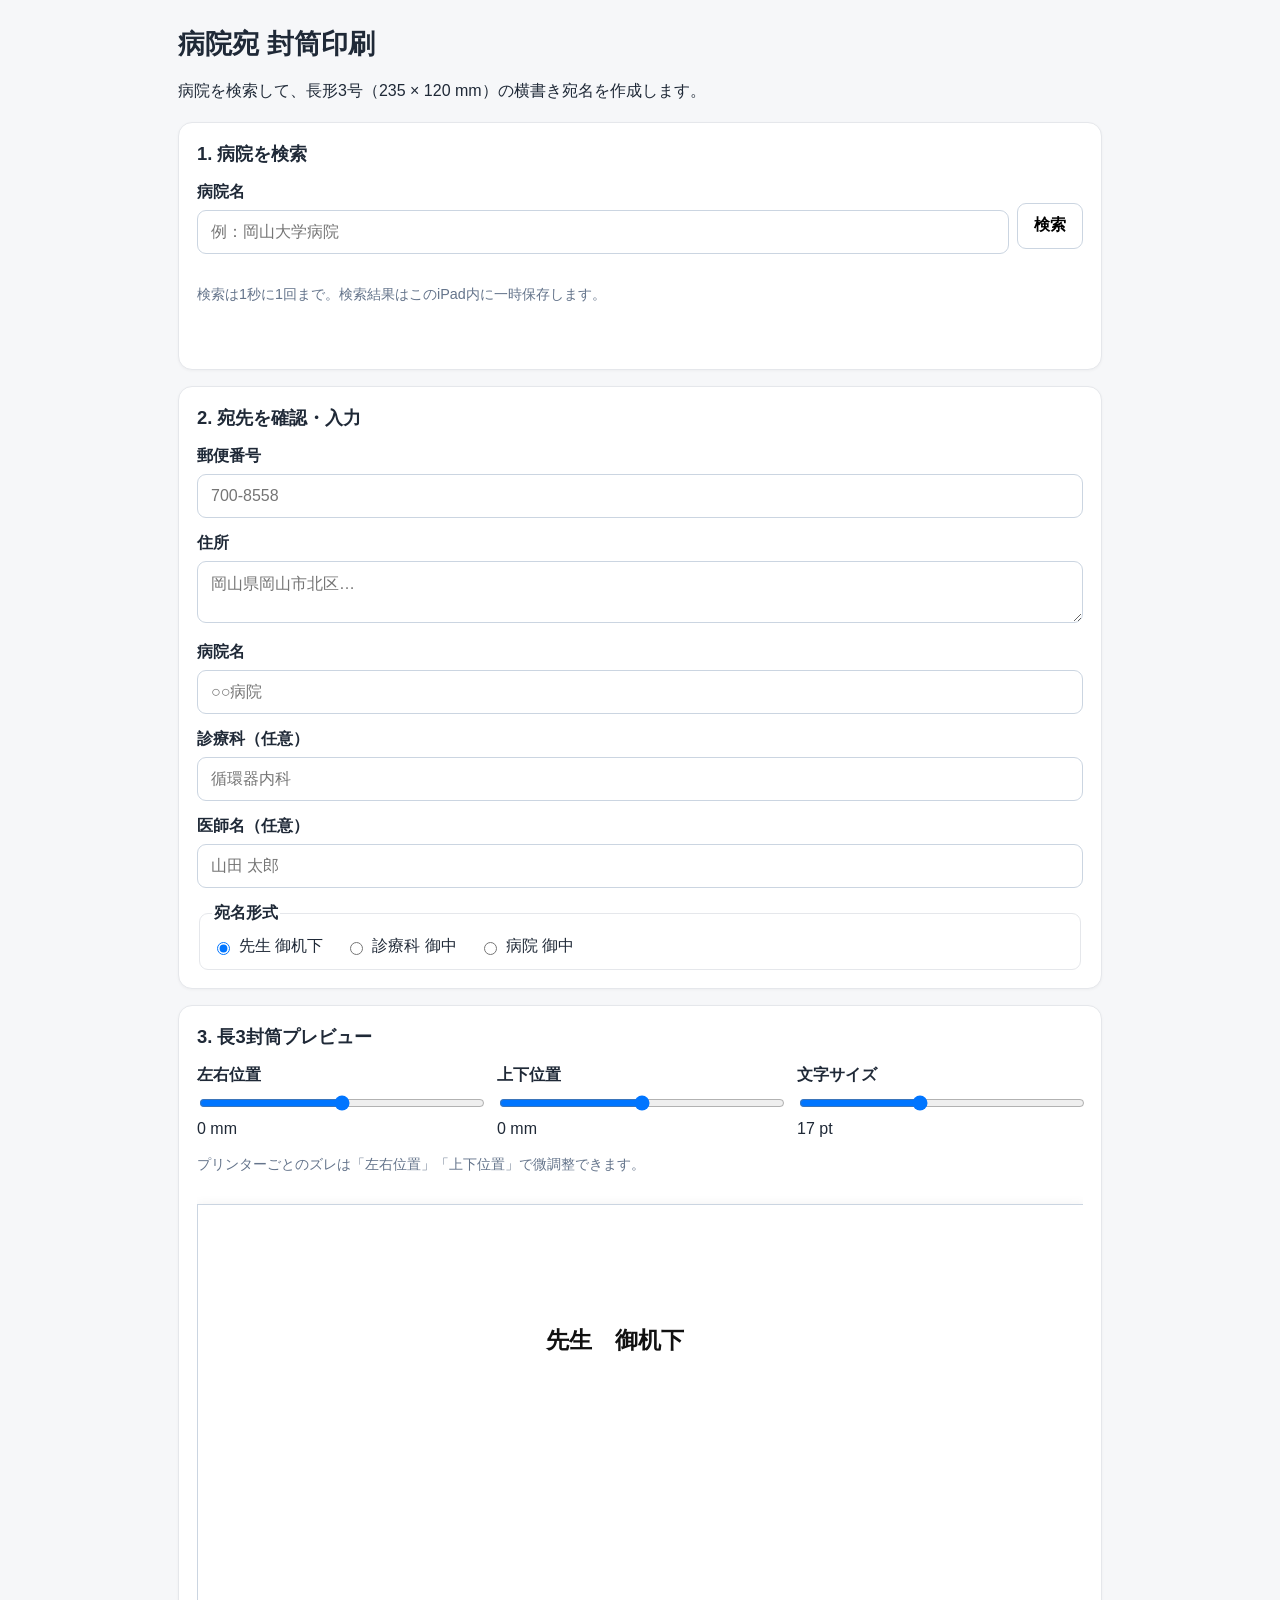
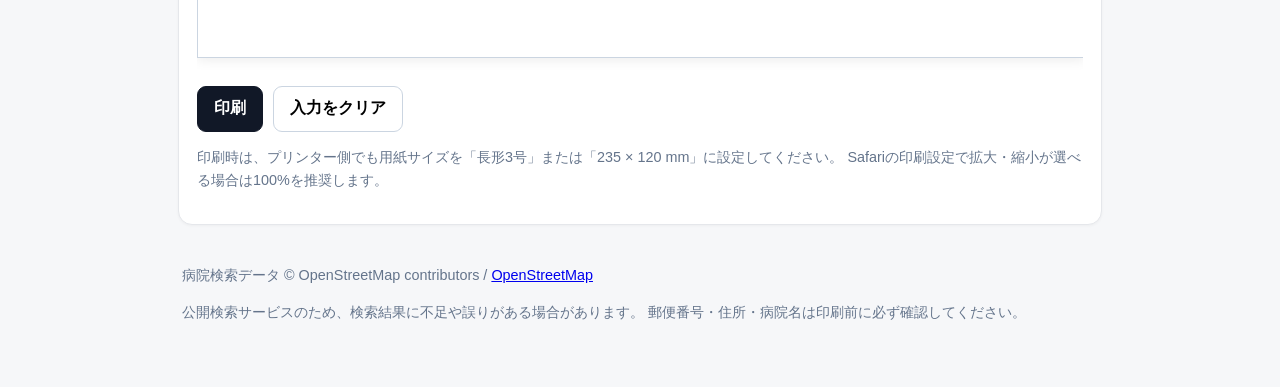
==== index.html @ b7384f40 "Add files via upload" ====
<!doctype html>
<html lang="ja">
<head>
  <meta charset="utf-8">
  <meta name="viewport" content="width=device-width, initial-scale=1, viewport-fit=cover">
  <meta name="theme-color" content="#ffffff">
  <title>病院宛 封筒印刷</title>
  <link rel="stylesheet" href="style.css">
</head>
<body>
  <main class="app">
    <header>
      <h1>病院宛 封筒印刷</h1>
      <p>病院を検索して、長形3号（235 × 120 mm）の横書き宛名を作成します。</p>
    </header>

    <section class="card">
      <h2>1. 病院を検索</h2>
      <label for="hospitalQuery">病院名</label>
      <div class="search-row">
        <input id="hospitalQuery" type="search" autocomplete="off"
               placeholder="例：岡山大学病院">
        <button id="searchBtn" type="button">検索</button>
      </div>
      <p class="hint">検索は1秒に1回まで。検索結果はこのiPad内に一時保存します。</p>
      <div id="status" class="status" aria-live="polite"></div>
      <div id="results" class="results" role="list"></div>
    </section>

    <section class="card">
      <h2>2. 宛先を確認・入力</h2>

      <label for="postal">郵便番号</label>
      <input id="postal" type="text" inputmode="numeric" placeholder="700-8558">

      <label for="address">住所</label>
      <textarea id="address" rows="2" placeholder="岡山県岡山市北区…"></textarea>

      <label for="hospitalName">病院名</label>
      <input id="hospitalName" type="text" placeholder="○○病院">

      <label for="department">診療科（任意）</label>
      <input id="department" type="text" placeholder="循環器内科">

      <label for="doctor">医師名（任意）</label>
      <input id="doctor" type="text" placeholder="山田 太郎">

      <fieldset>
        <legend>宛名形式</legend>
        <label class="radio"><input type="radio" name="recipientType" value="doctor" checked> 先生 御机下</label>
        <label class="radio"><input type="radio" name="recipientType" value="department"> 診療科 御中</label>
        <label class="radio"><input type="radio" name="recipientType" value="hospital"> 病院 御中</label>
      </fieldset>
    </section>

    <section class="card controls-card">
      <h2>3. 長3封筒プレビュー</h2>
      <div class="adjust-grid">
        <div>
          <label for="offsetX">左右位置</label>
          <input id="offsetX" type="range" min="-25" max="25" step="1" value="0">
          <span id="offsetXValue">0 mm</span>
        </div>
        <div>
          <label for="offsetY">上下位置</label>
          <input id="offsetY" type="range" min="-20" max="20" step="1" value="0">
          <span id="offsetYValue">0 mm</span>
        </div>
        <div>
          <label for="fontSize">文字サイズ</label>
          <input id="fontSize" type="range" min="12" max="24" step="1" value="17">
          <span id="fontSizeValue">17 pt</span>
        </div>
      </div>
      <p class="hint">プリンターごとのズレは「左右位置」「上下位置」で微調整できます。</p>

      <div class="preview-wrap">
        <div id="envelope" class="envelope" aria-label="長形3号封筒プレビュー">
          <div id="printContent" class="print-content">
            <div id="previewPostal" class="preview-postal"></div>
            <div id="previewAddress" class="preview-address"></div>
            <div id="previewHospital" class="preview-hospital"></div>
            <div id="previewDepartment" class="preview-department"></div>
            <div id="previewRecipient" class="preview-recipient"></div>
          </div>
        </div>
      </div>

      <div class="action-row">
        <button id="printBtn" type="button" class="primary">印刷</button>
        <button id="clearBtn" type="button">入力をクリア</button>
      </div>
      <p class="print-note">
        印刷時は、プリンター側でも用紙サイズを「長形3号」または「235 × 120 mm」に設定してください。
        Safariの印刷設定で拡大・縮小が選べる場合は100%を推奨します。
      </p>
    </section>

    <footer>
      <p>
        病院検索データ © OpenStreetMap contributors /
        <a href="https://www.openstreetmap.org/copyright" target="_blank" rel="noopener">OpenStreetMap</a>
      </p>
      <p class="small">
        公開検索サービスのため、検索結果に不足や誤りがある場合があります。
        郵便番号・住所・病院名は印刷前に必ず確認してください。
      </p>
    </footer>
  </main>

  <script src="app.js"></script>
</body>
</html>
---- style.css ----
* { box-sizing: border-box; }

:root {
  font-family: -apple-system, BlinkMacSystemFont, "Hiragino Sans", "Yu Gothic",
               "Noto Sans JP", sans-serif;
  color: #1f2937;
  background: #f6f7f9;
}

body {
  margin: 0;
  min-height: 100vh;
}

.app {
  width: min(960px, 100%);
  margin: 0 auto;
  padding: 18px;
}

header {
  margin: 8px 0 18px;
}

h1 { font-size: 1.7rem; margin: 0 0 8px; }
h2 { font-size: 1.15rem; margin: 0 0 16px; }
p { line-height: 1.6; }

.card {
  background: #fff;
  border: 1px solid #e5e7eb;
  border-radius: 14px;
  padding: 18px;
  margin-bottom: 16px;
  box-shadow: 0 1px 3px rgba(0,0,0,.04);
}

label, legend {
  font-weight: 600;
}

input[type="text"],
input[type="search"],
textarea {
  width: 100%;
  margin: 7px 0 15px;
  padding: 12px 13px;
  border: 1px solid #cbd5e1;
  border-radius: 9px;
  background: white;
  font: inherit;
  font-size: 16px;
}

textarea { resize: vertical; }

.search-row {
  display: grid;
  grid-template-columns: 1fr auto;
  gap: 8px;
  align-items: start;
}

button {
  min-height: 46px;
  border: 1px solid #cbd5e1;
  border-radius: 9px;
  background: #fff;
  padding: 10px 16px;
  font: inherit;
  font-weight: 700;
  cursor: pointer;
}

button:disabled {
  opacity: .55;
  cursor: default;
}

button.primary {
  background: #111827;
  color: white;
  border-color: #111827;
}

.hint, .print-note, footer, .small {
  color: #64748b;
  font-size: .9rem;
}

.status {
  min-height: 1.5em;
  margin: 8px 0;
  font-size: .95rem;
}

.results {
  display: grid;
  gap: 8px;
}

.result {
  display: block;
  width: 100%;
  text-align: left;
  background: #f8fafc;
  padding: 12px;
}

.result strong {
  display: block;
  margin-bottom: 4px;
}

.result span {
  display: block;
  color: #475569;
  font-size: .9rem;
  line-height: 1.45;
}

fieldset {
  border: 1px solid #e5e7eb;
  border-radius: 9px;
  padding: 12px;
  display: flex;
  gap: 14px 22px;
  flex-wrap: wrap;
}

.radio {
  font-weight: 500;
  display: inline-flex;
  gap: 6px;
  align-items: center;
}

.adjust-grid {
  display: grid;
  grid-template-columns: repeat(3, minmax(0, 1fr));
  gap: 14px;
}

.adjust-grid > div {
  display: grid;
  gap: 7px;
}

.adjust-grid input[type="range"] {
  width: 100%;
}

.preview-wrap {
  overflow: auto;
  padding: 14px 0;
}

.envelope {
  position: relative;
  width: 235mm;
  height: 120mm;
  max-width: none;
  background: white;
  border: 1px solid #cbd5e1;
  box-shadow: 0 2px 12px rgba(0,0,0,.08);
  transform-origin: top left;
}

.print-content {
  position: absolute;
  left: 92mm;
  top: 28mm;
  width: 130mm;
  line-height: 1.6;
  white-space: normal;
  font-size: 17pt;
  color: #111;
}

.preview-postal { font-size: .82em; letter-spacing: .08em; margin-bottom: 2mm; }
.preview-address { font-size: .88em; margin-bottom: 3mm; }
.preview-hospital { font-weight: 700; margin-top: 1mm; }
.preview-department { margin-top: 1mm; }
.preview-recipient { font-weight: 700; margin-top: 2mm; }

.action-row {
  display: flex;
  gap: 10px;
  margin-top: 14px;
}

footer {
  padding: 8px 4px 30px;
}

@media (max-width: 720px) {
  .app { padding: 12px; }
  .adjust-grid { grid-template-columns: 1fr; }
  fieldset { display: grid; }
  .preview-wrap { overflow-x: auto; }
  .envelope {
    /* iPad画面上では縮小表示。印刷時は実寸に戻る */
    transform: scale(.72);
    margin-bottom: -33mm;
  }
}

@media (max-width: 520px) {
  .envelope {
    transform: scale(.50);
    margin-bottom: -60mm;
  }
}

@media print {
  @page {
    size: 235mm 120mm;
    margin: 0;
  }

  html, body {
    width: 235mm;
    height: 120mm;
    margin: 0 !important;
    padding: 0 !important;
    background: white !important;
  }

  body * {
    visibility: hidden !important;
  }

  #envelope, #envelope * {
    visibility: visible !important;
  }

  #envelope {
    position: fixed !important;
    left: 0 !important;
    top: 0 !important;
    width: 235mm !important;
    height: 120mm !important;
    border: 0 !important;
    box-shadow: none !important;
    transform: none !important;
    margin: 0 !important;
  }
}
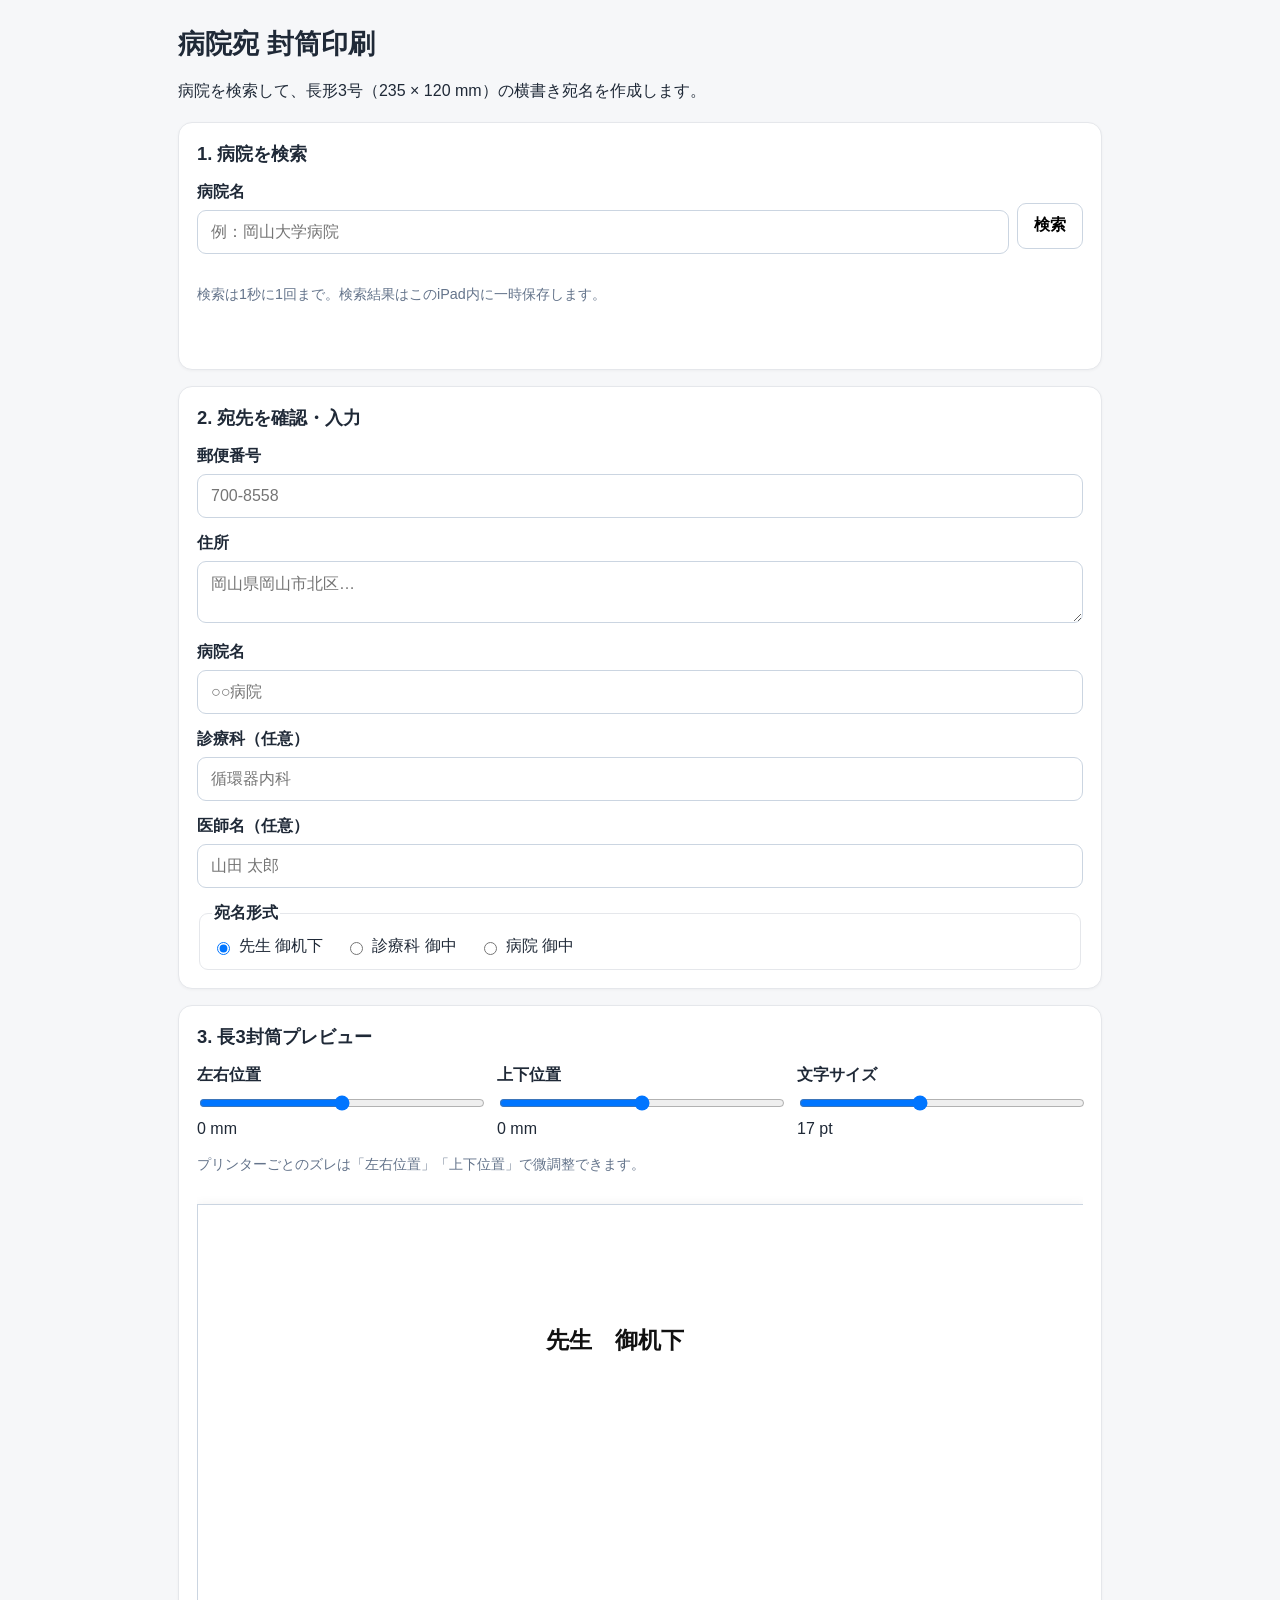
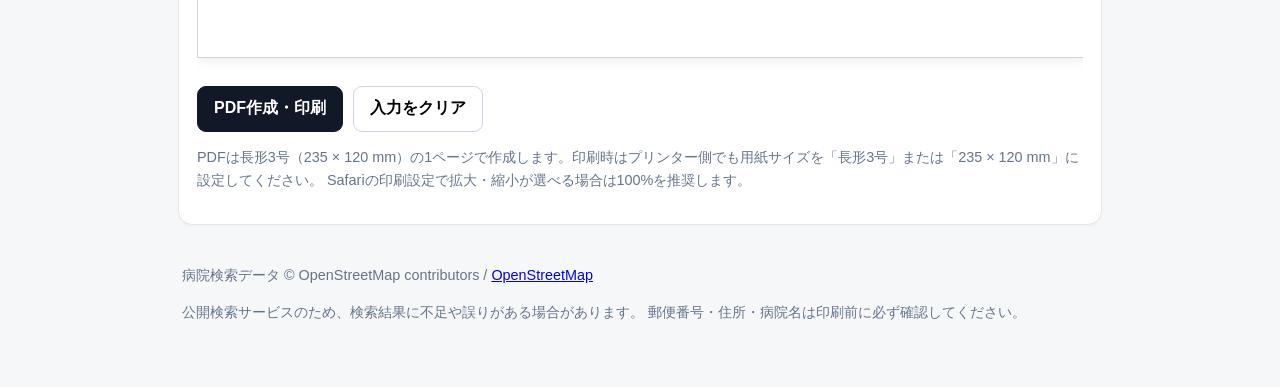
==== commit 4f795f04: "Add files via upload" ====
--- a/index.html
+++ b/index.html
@@ -87,11 +87,11 @@
       </div>
 
       <div class="action-row">
-        <button id="printBtn" type="button" class="primary">印刷</button>
+        <button id="printBtn" type="button" class="primary">PDF作成・印刷</button>
         <button id="clearBtn" type="button">入力をクリア</button>
       </div>
       <p class="print-note">
-        印刷時は、プリンター側でも用紙サイズを「長形3号」または「235 × 120 mm」に設定してください。
+        PDFは長形3号（235 × 120 mm）の1ページで作成します。印刷時はプリンター側でも用紙サイズを「長形3号」または「235 × 120 mm」に設定してください。
         Safariの印刷設定で拡大・縮小が選べる場合は100%を推奨します。
       </p>
     </section>
--- a/style.css
+++ b/style.css
@@ -219,30 +219,71 @@
   }
 
   html, body {
-    width: 235mm;
-    height: 120mm;
-    margin: 0 !important;
-    padding: 0 !important;
+    margin: 0 !important;
+    padding: 0 !important;
+    width: 235mm !important;
+    height: 120mm !important;
+    min-width: 235mm !important;
+    min-height: 120mm !important;
+    overflow: hidden !important;
     background: white !important;
   }
 
-  body * {
-    visibility: hidden !important;
-  }
-
-  #envelope, #envelope * {
-    visibility: visible !important;
+  /* 画面用UIを印刷レイアウトから完全に除外 */
+  body > .app {
+    display: block !important;
+    margin: 0 !important;
+    padding: 0 !important;
+    width: 235mm !important;
+    height: 120mm !important;
+  }
+
+  .app > header,
+  .app > .card:not(.controls-card),
+  .controls-card > h2,
+  .controls-card > .adjust-grid,
+  .controls-card > .hint,
+  .controls-card > .action-row,
+  .controls-card > .print-note,
+  footer {
+    display: none !important;
+  }
+
+  .controls-card {
+    display: block !important;
+    margin: 0 !important;
+    padding: 0 !important;
+    border: 0 !important;
+    box-shadow: none !important;
+    width: 235mm !important;
+    height: 120mm !important;
+  }
+
+  .preview-wrap {
+    display: block !important;
+    margin: 0 !important;
+    padding: 0 !important;
+    overflow: hidden !important;
+    width: 235mm !important;
+    height: 120mm !important;
   }
 
   #envelope {
-    position: fixed !important;
+    display: block !important;
+    position: relative !important;
     left: 0 !important;
     top: 0 !important;
     width: 235mm !important;
     height: 120mm !important;
+    margin: 0 !important;
+    padding: 0 !important;
     border: 0 !important;
     box-shadow: none !important;
     transform: none !important;
-    margin: 0 !important;
-  }
-}
+    overflow: hidden !important;
+    page-break-before: avoid !important;
+    page-break-after: avoid !important;
+    break-before: avoid-page !important;
+    break-after: avoid-page !important;
+  }
+}
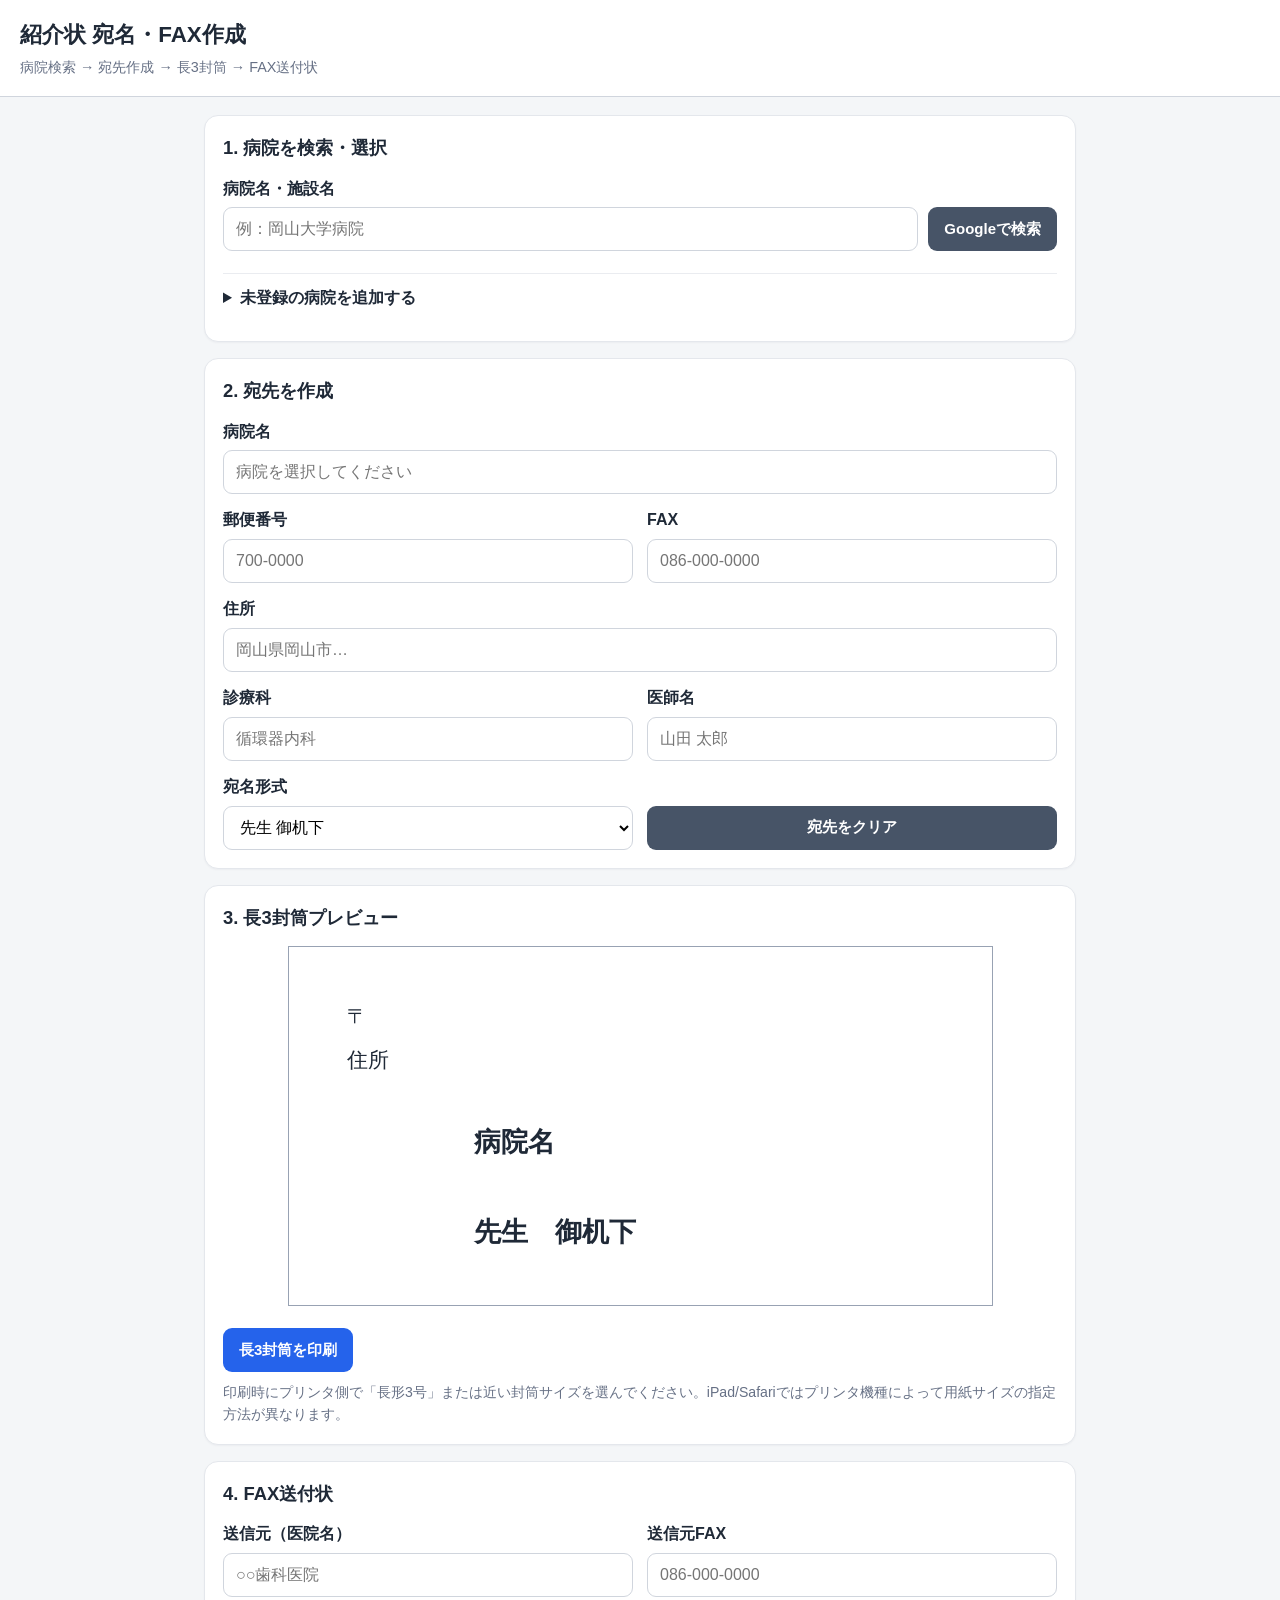
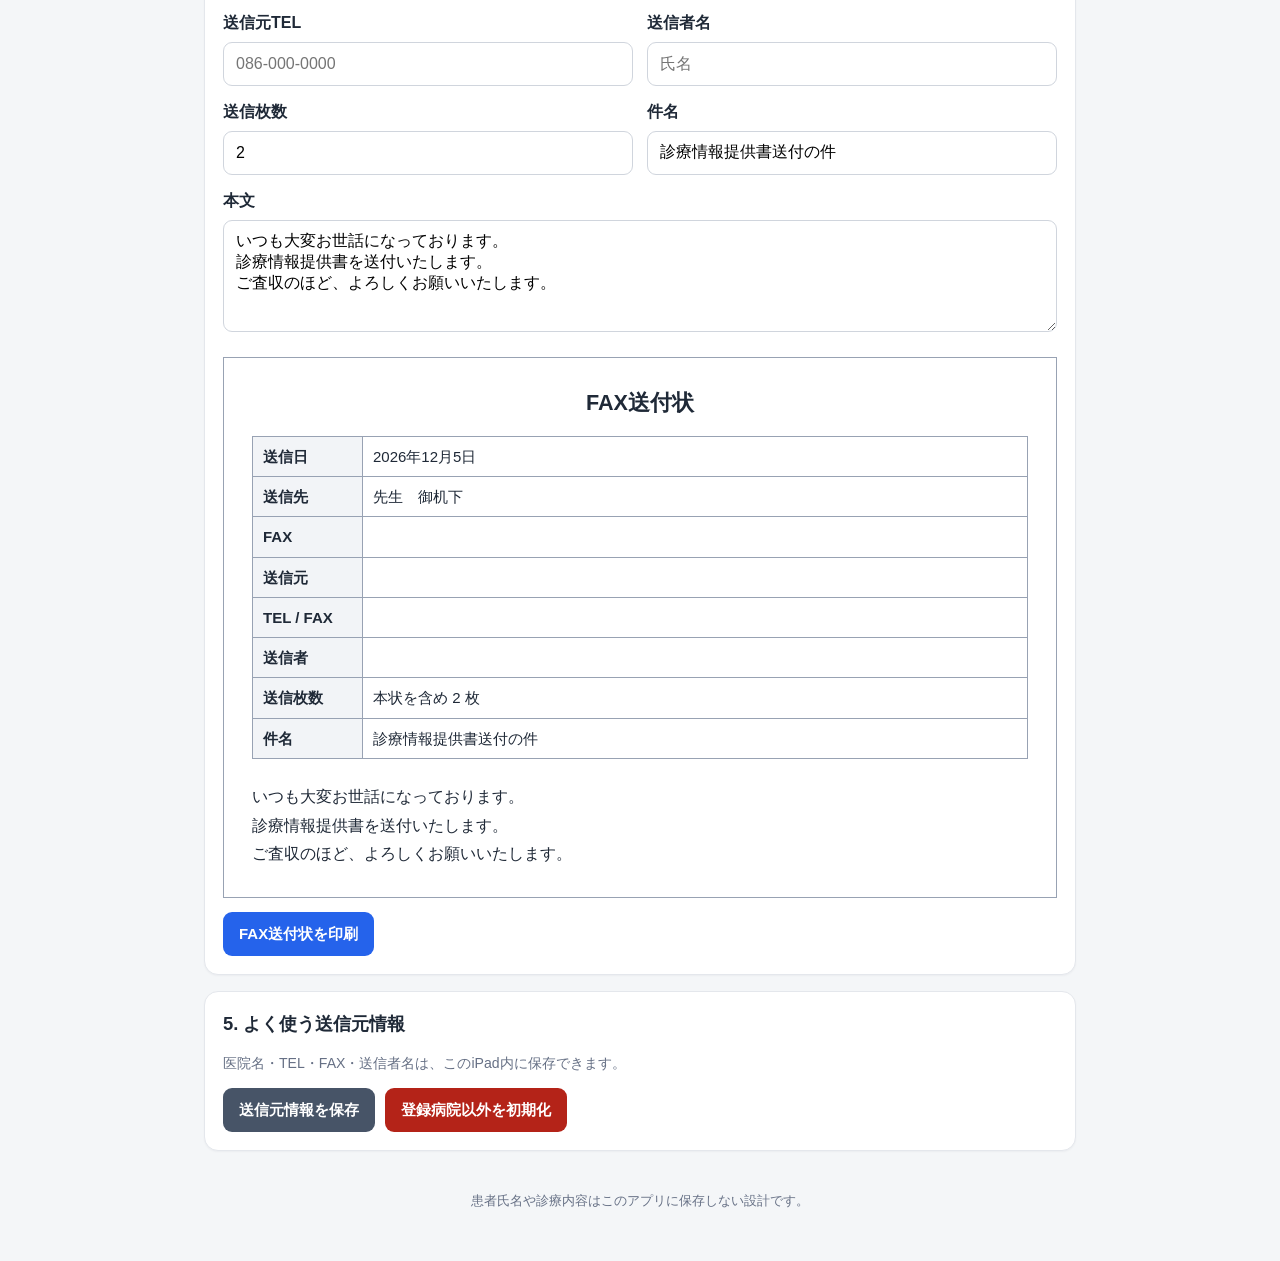
==== commit 432bcedb: "Add files via upload" ====
--- a/index.html
+++ b/index.html
@@ -1,113 +1,196 @@
-<!doctype html>
+<!DOCTYPE html>
 <html lang="ja">
 <head>
-  <meta charset="utf-8">
-  <meta name="viewport" content="width=device-width, initial-scale=1, viewport-fit=cover">
-  <meta name="theme-color" content="#ffffff">
-  <title>病院宛 封筒印刷</title>
-  <link rel="stylesheet" href="style.css">
+  <meta charset="UTF-8" />
+  <meta name="viewport" content="width=device-width, initial-scale=1.0, viewport-fit=cover" />
+  <title>紹介状 宛名・FAX作成</title>
+  <link rel="stylesheet" href="style.css" />
 </head>
 <body>
-  <main class="app">
-    <header>
-      <h1>病院宛 封筒印刷</h1>
-      <p>病院を検索して、長形3号（235 × 120 mm）の横書き宛名を作成します。</p>
-    </header>
+  <header class="app-header">
+    <div>
+      <h1>紹介状 宛名・FAX作成</h1>
+      <p>病院検索 → 宛先作成 → 長3封筒 → FAX送付状</p>
+    </div>
+  </header>
 
+  <main class="container">
     <section class="card">
-      <h2>1. 病院を検索</h2>
-      <label for="hospitalQuery">病院名</label>
-      <div class="search-row">
-        <input id="hospitalQuery" type="search" autocomplete="off"
-               placeholder="例：岡山大学病院">
-        <button id="searchBtn" type="button">検索</button>
+      <h2>1. 病院を検索・選択</h2>
+
+      <label for="hospitalSearch">病院名・施設名</label>
+      <div class="row search-row">
+        <input id="hospitalSearch" type="search" placeholder="例：岡山大学病院" autocomplete="off" />
+        <button id="googleSearchBtn" class="secondary">Googleで検索</button>
       </div>
-      <p class="hint">検索は1秒に1回まで。検索結果はこのiPad内に一時保存します。</p>
-      <div id="status" class="status" aria-live="polite"></div>
-      <div id="results" class="results" role="list"></div>
+
+      <div id="searchResults" class="search-results" aria-live="polite"></div>
+
+      <details class="details-box">
+        <summary>未登録の病院を追加する</summary>
+        <div class="grid two">
+          <div>
+            <label for="newHospitalName">病院名</label>
+            <input id="newHospitalName" type="text" placeholder="○○病院" />
+          </div>
+          <div>
+            <label for="newPostalCode">郵便番号</label>
+            <input id="newPostalCode" type="text" inputmode="numeric" placeholder="700-0000" />
+          </div>
+          <div class="full">
+            <label for="newAddress">住所</label>
+            <input id="newAddress" type="text" placeholder="岡山県岡山市…" />
+          </div>
+          <div>
+            <label for="newFax">FAX（任意）</label>
+            <input id="newFax" type="tel" placeholder="086-000-0000" />
+          </div>
+          <div class="align-end">
+            <button id="addHospitalBtn">この病院を登録</button>
+          </div>
+        </div>
+        <p class="hint">Googleで調べた病院名・住所・FAXをここへ貼り付けて登録できます。登録内容はこのiPadのブラウザ内に保存されます。</p>
+      </details>
     </section>
 
     <section class="card">
-      <h2>2. 宛先を確認・入力</h2>
+      <h2>2. 宛先を作成</h2>
 
-      <label for="postal">郵便番号</label>
-      <input id="postal" type="text" inputmode="numeric" placeholder="700-8558">
+      <div class="grid two">
+        <div class="full">
+          <label for="selectedHospital">病院名</label>
+          <input id="selectedHospital" type="text" placeholder="病院を選択してください" />
+        </div>
 
-      <label for="address">住所</label>
-      <textarea id="address" rows="2" placeholder="岡山県岡山市北区…"></textarea>
+        <div>
+          <label for="postalCode">郵便番号</label>
+          <input id="postalCode" type="text" placeholder="700-0000" />
+        </div>
 
-      <label for="hospitalName">病院名</label>
-      <input id="hospitalName" type="text" placeholder="○○病院">
+        <div>
+          <label for="faxNumber">FAX</label>
+          <input id="faxNumber" type="tel" placeholder="086-000-0000" />
+        </div>
 
-      <label for="department">診療科（任意）</label>
-      <input id="department" type="text" placeholder="循環器内科">
+        <div class="full">
+          <label for="address">住所</label>
+          <input id="address" type="text" placeholder="岡山県岡山市…" />
+        </div>
 
-      <label for="doctor">医師名（任意）</label>
-      <input id="doctor" type="text" placeholder="山田 太郎">
+        <div>
+          <label for="department">診療科</label>
+          <input id="department" type="text" placeholder="循環器内科" />
+        </div>
 
-      <fieldset>
-        <legend>宛名形式</legend>
-        <label class="radio"><input type="radio" name="recipientType" value="doctor" checked> 先生 御机下</label>
-        <label class="radio"><input type="radio" name="recipientType" value="department"> 診療科 御中</label>
-        <label class="radio"><input type="radio" name="recipientType" value="hospital"> 病院 御中</label>
-      </fieldset>
+        <div>
+          <label for="doctorName">医師名</label>
+          <input id="doctorName" type="text" placeholder="山田 太郎" />
+        </div>
+
+        <div>
+          <label for="honorific">宛名形式</label>
+          <select id="honorific">
+            <option value="desk">先生 御机下</option>
+            <option value="sama">先生</option>
+            <option value="department">診療科 御中</option>
+            <option value="hospital">病院 御中</option>
+          </select>
+        </div>
+
+        <div class="align-end">
+          <button id="clearRecipientBtn" class="secondary">宛先をクリア</button>
+        </div>
+      </div>
     </section>
 
-    <section class="card controls-card">
+    <section class="card">
       <h2>3. 長3封筒プレビュー</h2>
-      <div class="adjust-grid">
+      <div class="envelope-preview-wrap">
+        <div id="envelopePreview" class="envelope-preview">
+          <div id="envPostal" class="env-postal">〒</div>
+          <div id="envAddress" class="env-address">住所</div>
+          <div id="envHospital" class="env-hospital">病院名</div>
+          <div id="envDepartment" class="env-department"></div>
+          <div id="envDoctor" class="env-doctor"></div>
+        </div>
+      </div>
+      <div class="actions">
+        <button id="printEnvelopeBtn">長3封筒を印刷</button>
+      </div>
+      <p class="hint">印刷時にプリンタ側で「長形3号」または近い封筒サイズを選んでください。iPad/Safariではプリンタ機種によって用紙サイズの指定方法が異なります。</p>
+    </section>
+
+    <section class="card">
+      <h2>4. FAX送付状</h2>
+
+      <div class="grid two">
         <div>
-          <label for="offsetX">左右位置</label>
-          <input id="offsetX" type="range" min="-25" max="25" step="1" value="0">
-          <span id="offsetXValue">0 mm</span>
+          <label for="senderClinic">送信元（医院名）</label>
+          <input id="senderClinic" type="text" placeholder="○○歯科医院" />
         </div>
         <div>
-          <label for="offsetY">上下位置</label>
-          <input id="offsetY" type="range" min="-20" max="20" step="1" value="0">
-          <span id="offsetYValue">0 mm</span>
+          <label for="senderFax">送信元FAX</label>
+          <input id="senderFax" type="tel" placeholder="086-000-0000" />
         </div>
         <div>
-          <label for="fontSize">文字サイズ</label>
-          <input id="fontSize" type="range" min="12" max="24" step="1" value="17">
-          <span id="fontSizeValue">17 pt</span>
+          <label for="senderTel">送信元TEL</label>
+          <input id="senderTel" type="tel" placeholder="086-000-0000" />
         </div>
-      </div>
-      <p class="hint">プリンターごとのズレは「左右位置」「上下位置」で微調整できます。</p>
-
-      <div class="preview-wrap">
-        <div id="envelope" class="envelope" aria-label="長形3号封筒プレビュー">
-          <div id="printContent" class="print-content">
-            <div id="previewPostal" class="preview-postal"></div>
-            <div id="previewAddress" class="preview-address"></div>
-            <div id="previewHospital" class="preview-hospital"></div>
-            <div id="previewDepartment" class="preview-department"></div>
-            <div id="previewRecipient" class="preview-recipient"></div>
-          </div>
+        <div>
+          <label for="senderName">送信者名</label>
+          <input id="senderName" type="text" placeholder="氏名" />
+        </div>
+        <div>
+          <label for="faxPages">送信枚数</label>
+          <input id="faxPages" type="number" min="1" value="2" />
+        </div>
+        <div>
+          <label for="faxSubject">件名</label>
+          <input id="faxSubject" type="text" value="診療情報提供書送付の件" />
+        </div>
+        <div class="full">
+          <label for="faxMessage">本文</label>
+          <textarea id="faxMessage" rows="5">いつも大変お世話になっております。
+診療情報提供書を送付いたします。
+ご査収のほど、よろしくお願いいたします。</textarea>
         </div>
       </div>
 
-      <div class="action-row">
-        <button id="printBtn" type="button" class="primary">PDF作成・印刷</button>
-        <button id="clearBtn" type="button">入力をクリア</button>
+      <div id="faxPreview" class="fax-preview">
+        <h3>FAX送付状</h3>
+        <table>
+          <tr><th>送信日</th><td id="faxDateCell"></td></tr>
+          <tr><th>送信先</th><td id="faxToCell"></td></tr>
+          <tr><th>FAX</th><td id="faxToNumberCell"></td></tr>
+          <tr><th>送信元</th><td id="faxFromCell"></td></tr>
+          <tr><th>TEL / FAX</th><td id="faxFromNumberCell"></td></tr>
+          <tr><th>送信者</th><td id="faxSenderCell"></td></tr>
+          <tr><th>送信枚数</th><td id="faxPagesCell"></td></tr>
+          <tr><th>件名</th><td id="faxSubjectCell"></td></tr>
+        </table>
+        <div id="faxMessageCell" class="fax-message"></div>
       </div>
-      <p class="print-note">
-        PDFは長形3号（235 × 120 mm）の1ページで作成します。印刷時はプリンター側でも用紙サイズを「長形3号」または「235 × 120 mm」に設定してください。
-        Safariの印刷設定で拡大・縮小が選べる場合は100%を推奨します。
-      </p>
+
+      <div class="actions">
+        <button id="printFaxBtn">FAX送付状を印刷</button>
+      </div>
     </section>
 
-    <footer>
-      <p>
-        病院検索データ © OpenStreetMap contributors /
-        <a href="https://www.openstreetmap.org/copyright" target="_blank" rel="noopener">OpenStreetMap</a>
-      </p>
-      <p class="small">
-        公開検索サービスのため、検索結果に不足や誤りがある場合があります。
-        郵便番号・住所・病院名は印刷前に必ず確認してください。
-      </p>
-    </footer>
+    <section class="card">
+      <h2>5. よく使う送信元情報</h2>
+      <p class="hint">医院名・TEL・FAX・送信者名は、このiPad内に保存できます。</p>
+      <div class="actions">
+        <button id="saveSenderBtn" class="secondary">送信元情報を保存</button>
+        <button id="resetAppBtn" class="danger">登録病院以外を初期化</button>
+      </div>
+    </section>
   </main>
 
+  <footer>
+    <p>患者氏名や診療内容はこのアプリに保存しない設計です。</p>
+  </footer>
+
+  <script src="hospital-data.js"></script>
   <script src="app.js"></script>
 </body>
 </html>
--- a/style.css
+++ b/style.css
@@ -1,289 +1,169 @@
 * { box-sizing: border-box; }
-
 :root {
-  font-family: -apple-system, BlinkMacSystemFont, "Hiragino Sans", "Yu Gothic",
-               "Noto Sans JP", sans-serif;
-  color: #1f2937;
-  background: #f6f7f9;
+  --bg: #f4f6f8;
+  --card: #ffffff;
+  --text: #1f2937;
+  --muted: #667085;
+  --line: #d0d5dd;
+  --primary: #2563eb;
+  --primary-dark: #1d4ed8;
+  --danger: #b42318;
 }
 
 body {
   margin: 0;
-  min-height: 100vh;
+  font-family: -apple-system, BlinkMacSystemFont, "Segoe UI", "Hiragino Sans", "Yu Gothic", sans-serif;
+  color: var(--text);
+  background: var(--bg);
+  line-height: 1.55;
 }
 
-.app {
-  width: min(960px, 100%);
-  margin: 0 auto;
-  padding: 18px;
+.app-header {
+  background: #fff;
+  border-bottom: 1px solid var(--line);
+  padding: 18px 20px;
+  position: sticky;
+  top: 0;
+  z-index: 20;
 }
 
-header {
-  margin: 8px 0 18px;
-}
+.app-header h1 { margin: 0; font-size: 1.4rem; }
+.app-header p { margin: 3px 0 0; color: var(--muted); font-size: .9rem; }
 
-h1 { font-size: 1.7rem; margin: 0 0 8px; }
-h2 { font-size: 1.15rem; margin: 0 0 16px; }
-p { line-height: 1.6; }
+.container { max-width: 900px; margin: 18px auto 40px; padding: 0 14px; }
 
 .card {
-  background: #fff;
-  border: 1px solid #e5e7eb;
+  background: var(--card);
+  border: 1px solid #e4e7ec;
   border-radius: 14px;
   padding: 18px;
   margin-bottom: 16px;
-  box-shadow: 0 1px 3px rgba(0,0,0,.04);
+  box-shadow: 0 1px 2px rgba(16,24,40,.04);
 }
 
-label, legend {
-  font-weight: 600;
-}
+h2 { margin: 0 0 14px; font-size: 1.15rem; }
+h3 { margin: 0 0 16px; text-align: center; font-size: 1.35rem; }
 
-input[type="text"],
-input[type="search"],
-textarea {
+label { display: block; font-weight: 600; margin-bottom: 6px; }
+
+input, select, textarea {
   width: 100%;
-  margin: 7px 0 15px;
-  padding: 12px 13px;
-  border: 1px solid #cbd5e1;
+  min-height: 44px;
+  border: 1px solid var(--line);
   border-radius: 9px;
-  background: white;
-  font: inherit;
+  padding: 10px 12px;
   font-size: 16px;
+  background: #fff;
 }
 
 textarea { resize: vertical; }
 
-.search-row {
-  display: grid;
-  grid-template-columns: 1fr auto;
-  gap: 8px;
-  align-items: start;
-}
-
 button {
-  min-height: 46px;
-  border: 1px solid #cbd5e1;
+  min-height: 44px;
+  border: 0;
   border-radius: 9px;
-  background: #fff;
   padding: 10px 16px;
-  font: inherit;
+  background: var(--primary);
+  color: white;
   font-weight: 700;
+  font-size: 15px;
   cursor: pointer;
 }
 
-button:disabled {
-  opacity: .55;
-  cursor: default;
+button:hover { background: var(--primary-dark); }
+button.secondary { background: #475467; }
+button.danger { background: var(--danger); }
+
+.row { display: flex; gap: 10px; }
+.search-row input { flex: 1; }
+.search-row button { white-space: nowrap; }
+
+.grid { display: grid; gap: 14px; }
+.grid.two { grid-template-columns: 1fr 1fr; }
+.grid .full { grid-column: 1 / -1; }
+.align-end { display: flex; align-items: end; }
+.align-end button { width: 100%; }
+
+.details-box {
+  margin-top: 14px;
+  border-top: 1px solid #eaecf0;
+  padding-top: 12px;
 }
+.details-box summary { cursor: pointer; font-weight: 700; margin-bottom: 12px; }
 
-button.primary {
-  background: #111827;
-  color: white;
-  border-color: #111827;
+.hint { color: var(--muted); font-size: .88rem; margin: 10px 0 0; }
+
+.search-results {
+  margin-top: 8px;
+  border-radius: 9px;
+  overflow: hidden;
 }
-
-.hint, .print-note, footer, .small {
-  color: #64748b;
-  font-size: .9rem;
-}
-
-.status {
-  min-height: 1.5em;
-  margin: 8px 0;
-  font-size: .95rem;
-}
-
-.results {
-  display: grid;
-  gap: 8px;
-}
-
-.result {
+.search-result {
   display: block;
   width: 100%;
   text-align: left;
-  background: #f8fafc;
-  padding: 12px;
+  background: #fff;
+  color: var(--text);
+  border: 1px solid var(--line);
+  border-bottom: 0;
+  border-radius: 0;
+  padding: 10px 12px;
+}
+.search-result:first-child { border-radius: 9px 9px 0 0; }
+.search-result:last-child { border-bottom: 1px solid var(--line); border-radius: 0 0 9px 9px; }
+.search-result:only-child { border-radius: 9px; }
+.search-result:hover { background: #f9fafb; }
+.search-result small { display:block; color:var(--muted); font-weight:400; margin-top:2px; }
+
+.envelope-preview-wrap {
+  overflow-x: auto;
+  padding-bottom: 8px;
 }
 
-.result strong {
-  display: block;
-  margin-bottom: 4px;
+.envelope-preview {
+  position: relative;
+  width: 705px;
+  height: 360px;
+  background: white;
+  border: 1px solid #98a2b3;
+  margin: 0 auto;
+  padding: 28px 36px;
 }
 
-.result span {
-  display: block;
-  color: #475569;
-  font-size: .9rem;
-  line-height: 1.45;
+.env-postal { position:absolute; top:54px; left:58px; font-size:20px; letter-spacing:2px; }
+.env-address { position:absolute; top:98px; left:58px; right:48px; font-size:21px; line-height:1.45; }
+.env-hospital { position:absolute; top:175px; left:185px; right:45px; font-size:27px; font-weight:700; }
+.env-department { position:absolute; top:220px; left:185px; right:45px; font-size:24px; }
+.env-doctor { position:absolute; top:265px; left:185px; right:45px; font-size:27px; font-weight:700; }
+
+.actions { display:flex; gap:10px; margin-top:14px; flex-wrap:wrap; }
+
+.fax-preview {
+  background:#fff;
+  border:1px solid #98a2b3;
+  padding:28px;
+  margin-top:18px;
 }
 
-fieldset {
-  border: 1px solid #e5e7eb;
-  border-radius: 9px;
-  padding: 12px;
-  display: flex;
-  gap: 14px 22px;
-  flex-wrap: wrap;
+.fax-preview table { width:100%; border-collapse:collapse; font-size:15px; }
+.fax-preview th, .fax-preview td { border:1px solid #98a2b3; padding:8px 10px; vertical-align:top; }
+.fax-preview th { width:110px; text-align:left; background:#f2f4f7; }
+.fax-message { white-space:pre-wrap; margin-top:24px; font-size:16px; line-height:1.8; }
+
+footer {
+  text-align:center;
+  color:var(--muted);
+  font-size:.8rem;
+  padding:0 16px 32px;
 }
 
-.radio {
-  font-weight: 500;
-  display: inline-flex;
-  gap: 6px;
-  align-items: center;
-}
-
-.adjust-grid {
-  display: grid;
-  grid-template-columns: repeat(3, minmax(0, 1fr));
-  gap: 14px;
-}
-
-.adjust-grid > div {
-  display: grid;
-  gap: 7px;
-}
-
-.adjust-grid input[type="range"] {
-  width: 100%;
-}
-
-.preview-wrap {
-  overflow: auto;
-  padding: 14px 0;
-}
-
-.envelope {
-  position: relative;
-  width: 235mm;
-  height: 120mm;
-  max-width: none;
-  background: white;
-  border: 1px solid #cbd5e1;
-  box-shadow: 0 2px 12px rgba(0,0,0,.08);
-  transform-origin: top left;
-}
-
-.print-content {
-  position: absolute;
-  left: 92mm;
-  top: 28mm;
-  width: 130mm;
-  line-height: 1.6;
-  white-space: normal;
-  font-size: 17pt;
-  color: #111;
-}
-
-.preview-postal { font-size: .82em; letter-spacing: .08em; margin-bottom: 2mm; }
-.preview-address { font-size: .88em; margin-bottom: 3mm; }
-.preview-hospital { font-weight: 700; margin-top: 1mm; }
-.preview-department { margin-top: 1mm; }
-.preview-recipient { font-weight: 700; margin-top: 2mm; }
-
-.action-row {
-  display: flex;
-  gap: 10px;
-  margin-top: 14px;
-}
-
-footer {
-  padding: 8px 4px 30px;
-}
-
-@media (max-width: 720px) {
-  .app { padding: 12px; }
-  .adjust-grid { grid-template-columns: 1fr; }
-  fieldset { display: grid; }
-  .preview-wrap { overflow-x: auto; }
-  .envelope {
-    /* iPad画面上では縮小表示。印刷時は実寸に戻る */
-    transform: scale(.72);
-    margin-bottom: -33mm;
-  }
-}
-
-@media (max-width: 520px) {
-  .envelope {
-    transform: scale(.50);
-    margin-bottom: -60mm;
-  }
+@media (max-width: 650px) {
+  .grid.two { grid-template-columns: 1fr; }
+  .grid .full { grid-column:auto; }
+  .row { flex-direction:column; }
+  .search-row button { width:100%; }
 }
 
 @media print {
-  @page {
-    size: 235mm 120mm;
-    margin: 0;
-  }
-
-  html, body {
-    margin: 0 !important;
-    padding: 0 !important;
-    width: 235mm !important;
-    height: 120mm !important;
-    min-width: 235mm !important;
-    min-height: 120mm !important;
-    overflow: hidden !important;
-    background: white !important;
-  }
-
-  /* 画面用UIを印刷レイアウトから完全に除外 */
-  body > .app {
-    display: block !important;
-    margin: 0 !important;
-    padding: 0 !important;
-    width: 235mm !important;
-    height: 120mm !important;
-  }
-
-  .app > header,
-  .app > .card:not(.controls-card),
-  .controls-card > h2,
-  .controls-card > .adjust-grid,
-  .controls-card > .hint,
-  .controls-card > .action-row,
-  .controls-card > .print-note,
-  footer {
-    display: none !important;
-  }
-
-  .controls-card {
-    display: block !important;
-    margin: 0 !important;
-    padding: 0 !important;
-    border: 0 !important;
-    box-shadow: none !important;
-    width: 235mm !important;
-    height: 120mm !important;
-  }
-
-  .preview-wrap {
-    display: block !important;
-    margin: 0 !important;
-    padding: 0 !important;
-    overflow: hidden !important;
-    width: 235mm !important;
-    height: 120mm !important;
-  }
-
-  #envelope {
-    display: block !important;
-    position: relative !important;
-    left: 0 !important;
-    top: 0 !important;
-    width: 235mm !important;
-    height: 120mm !important;
-    margin: 0 !important;
-    padding: 0 !important;
-    border: 0 !important;
-    box-shadow: none !important;
-    transform: none !important;
-    overflow: hidden !important;
-    page-break-before: avoid !important;
-    page-break-after: avoid !important;
-    break-before: avoid-page !important;
-    break-after: avoid-page !important;
-  }
+  .app-header, .container > .card:not(.print-target), footer { display:none !important; }
 }
